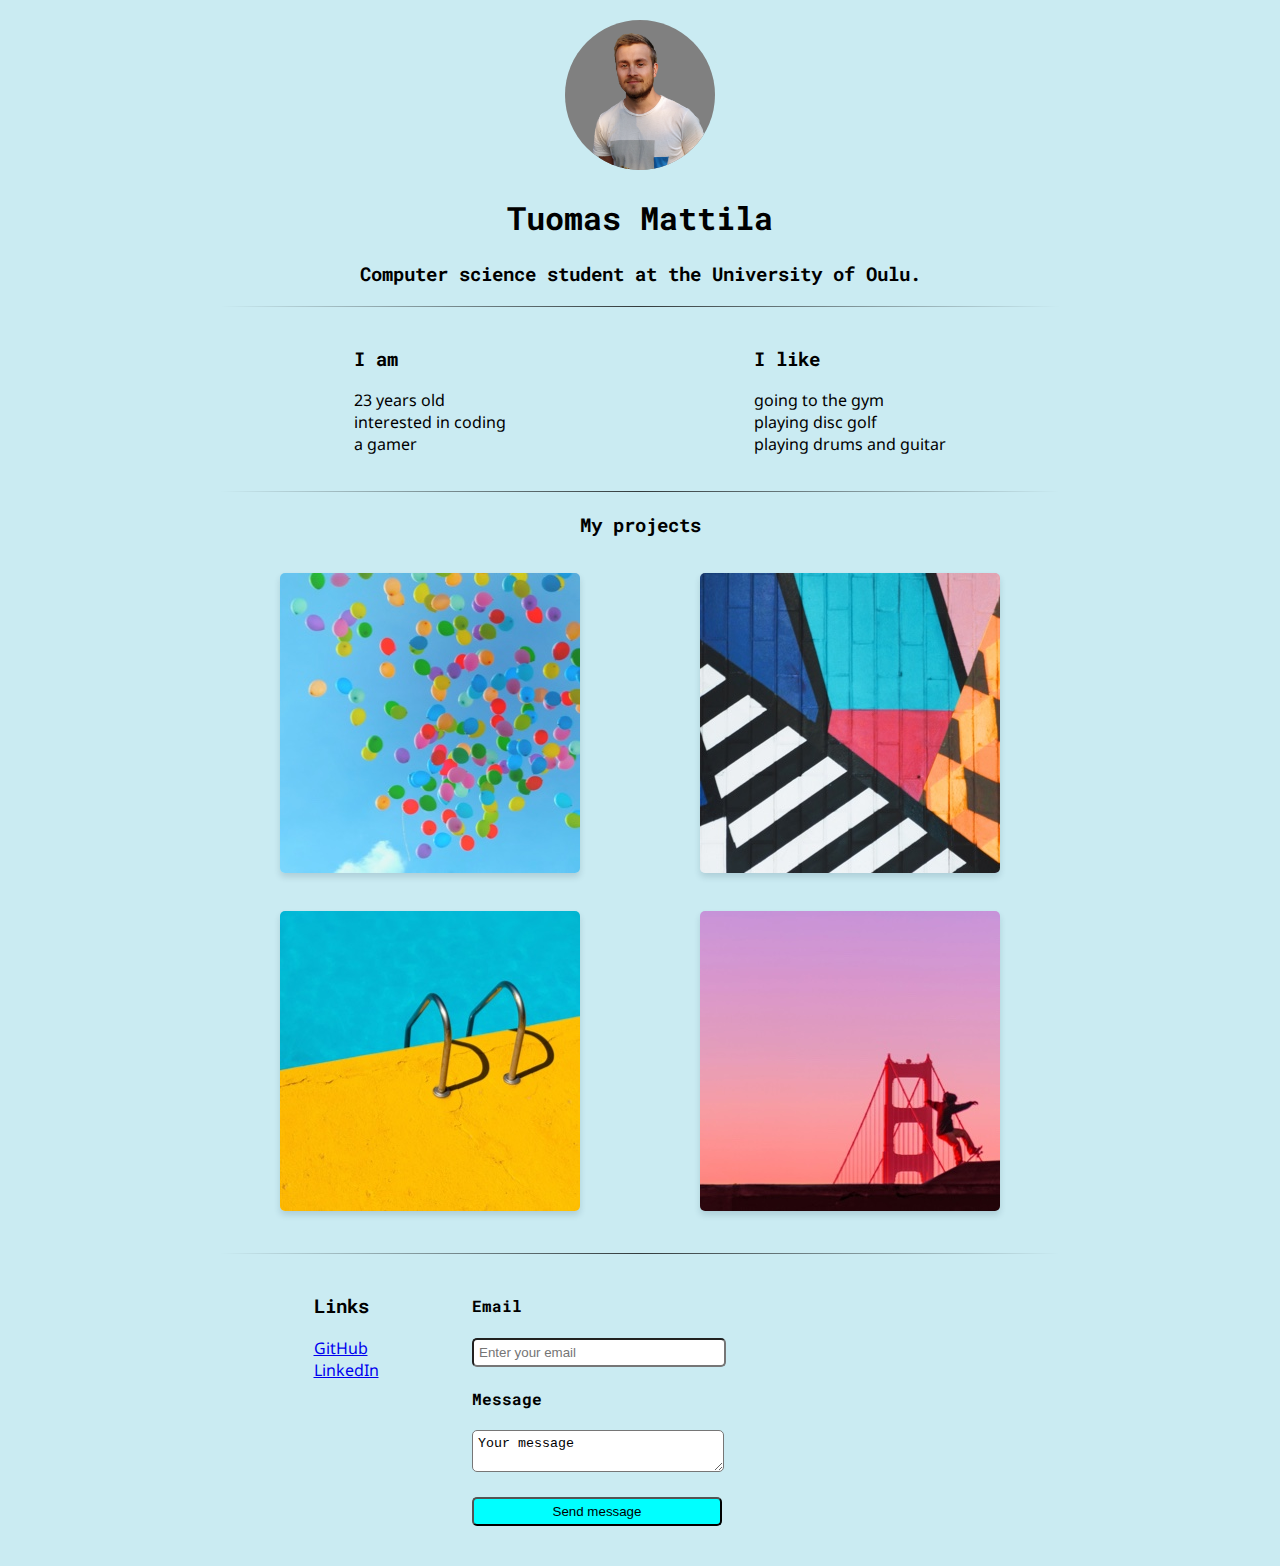
==== index.html @ 159c04de "projects div" ====
<!DOCTYPE html>
<html>
    <head>
        <title>My website</title>
        <link rel="stylesheet" href="style.css">
        <meta name="viewport" content="width=display-width, initial-scale=1">
        <link rel="stylesheet" href="https://fonts.googleapis.com/css?family=Noto+Sans|Roboto+Mono&display=swap">
    </head>
    <body>
        
        <div class="container">

            <div class="intro">
                <img class="profile-picture" src="images/Picture1.png"/>
                <h1 id="my-name">Tuomas Mattila</h1>
                <h3>Computer science student at the University of Oulu.</h3>
                <p></p>
            </div>

            <hr/>

            <div class="about-grid">
                <div class="i-am">
                    <h3>I am</h3>
                    <ul class="about-list">
                        <li class="about-list-item">23 years old</li>
                        <li class="about-list-item">interested in coding</li>
                        <li class="about-list-item">a gamer</li>
                    </ul>
                </div>
                <div class="i-like">
                    <h3>I like</h3>
                    <ul class="about-list">
                        <li class="about-list-item">going to the gym</li>
                        <li class="about-list-item">playing disc golf</li>
                        <li class="about-list-item">playing drums and guitar</li>
                    </ul>
                </div>
            </div>

            <hr/>

            <div class="projects">
                <h3 class="projects-heading">My projects</h3>
                <div class="projects-grid">
                    <div class="project-image-wrapper">
                        <img class="project-image" src="images/project-1.jpg"/>
                        <h4>Project 1</h4>
                    </div>
                    <div class="project-image-wrapper">
                        <img class="project-image" src="images/project-2.jpg"/>
                        <h4>Project 2</h4>
                    </div>
                    <div class="project-image-wrapper">
                        <img class="project-image" src="images/project-3.jpg"/>
                        <h4>Project 3</h4>
                    </div>
                    <div class="project-image-wrapper">
                        <img class="project-image" src="images/project-4.jpg"/>
                        <h4>Project 4</h4>
                    </div>
                </div>
            </div>

            <hr/>

            <div class="links-and-contact">
                <div class="links">
                    <h3>Links</h3>
                    <ul class="links-list">
                        <li>
                            <a href="https://github.com/TuomasMattila">GitHub</a>
                        </li>
                        <li>
                            <a href="https://www.linkedin.com/in/tuomasmattila98/">LinkedIn</a>
                        </li>
                    </ul>
                </div>

                <div class="email-and-message">
                    <form action="#">
                        <label for="email">
                            <h4>Email</h4>
                            <input id="email" placeholder="Enter your email">
                        </label>
                        <label for="Message">
                            <h4>Message</h4>
                            <textarea id="message">Your message</textarea>
                        </label>
                        <div class="submit-button-wrapper">
                            <input id="submit-button" type="submit" value="Send message">
                        </div>
                    </form>
                </div>
            </div>

        </div>

        <script src="script.js"></script>

    </body>
</html>
---- style.css ----
/*The whole page*/
body {
    font-family: 'Noto Sans', sans-serif;
    background: #caebf2;
}

h1, h2, h3, h4 {
    font-family: 'Roboto Mono', monospace;
}

.container {
    max-width: 840px;
    margin: 0 auto;
}

.container > div {
    margin: 20px auto;
}

hr {
    border: 0;
    height: 1px;
    background-image: linear-gradient(to right, rgba(0, 0, 0, 0), rgba(0, 0, 0, 0.75), rgba(0, 0, 0, 0));
}


/*Intro*/
.intro {
    text-align: center;
}

.profile-picture {
    border-radius: 50%;
    width: 150px;
    height: 150px;
    box-shadow: 0 4px 6 px 0 rgb(34, 60, 80, 0.16);
    transition: all ease-in-out .2s;
    background-color: gray;
}

.profile-picture:hover {
    box-shadow: 0 8px 12px 0 rgb(34, 60, 80, 0.16);
}


/*I am and I like to*/
.about-grid {
    display: grid;
    grid-template-columns: 50% 50%;
}

.i-am, .i-like {
    justify-self: center;
}

.about-list {
    list-style: none;
    padding: 0;
}

@media (max-width: 480px) {
    .about-grid {
        grid-template-columns: 100%;
        column-width: auto;
    }
    .i-am, .i-like {
        width: 195px;
        justify-self:center;
    }
}


/*My projects*/
.projects-heading {
    text-align: center;
}

.projects-grid {
    display: grid;
    grid-template-columns: 50% 50%;
}

.project-image-wrapper {
    justify-self: center;
    padding: 4%;
    position: relative;
}

.project-image {
    border-radius: 5px;
    box-shadow: 0 4px 6px 0 rgba(34, 60, 80, 0.16);
    transition: all ease-in-out .2s;
}

.project-image:hover {
    filter: brightness(.75);
    box-shadow: 0 8px 12px 0 rgba(34, 60, 80, 0.16);
}

.project-image-wrapper:hover > h4 {
    visibility: visible;
}

.project-image-wrapper > h4 {
    position: absolute;
    top: 40%; /*I do not know why these have to be 40% for me, they are 50% in the tutorial*/
    left: 40%;
    transform: translate(-50% -50%);
    color: white;
    visibility: hidden;
    z-index: 2;
    transition: all ease-in-out .2s;
}

@media (max-width: 650px) {
    .projects-grid {
        grid-template-columns: 100%;
    }
}


/*Links and contact*/
.links-and-contact {
    display: grid;
    grid-template-columns: 30% 70%;
}

.links {
    justify-self: center;
}

.links-list {
    list-style: none;
    padding: 0;
}

@media (max-width: 650px) {
    .links-and-contact {
        grid-template-columns: 100%;
    }
    .email-and-message {
        justify-self: center;
    }
}

form input, textarea {
    padding: 5px;
    border-radius: 5px;
    width: 240px;
}

form input[type="submit"] {
    width: 250px;
    background-color: aqua;
}

.submit-button-wrapper {
    margin: 20px 0;
}
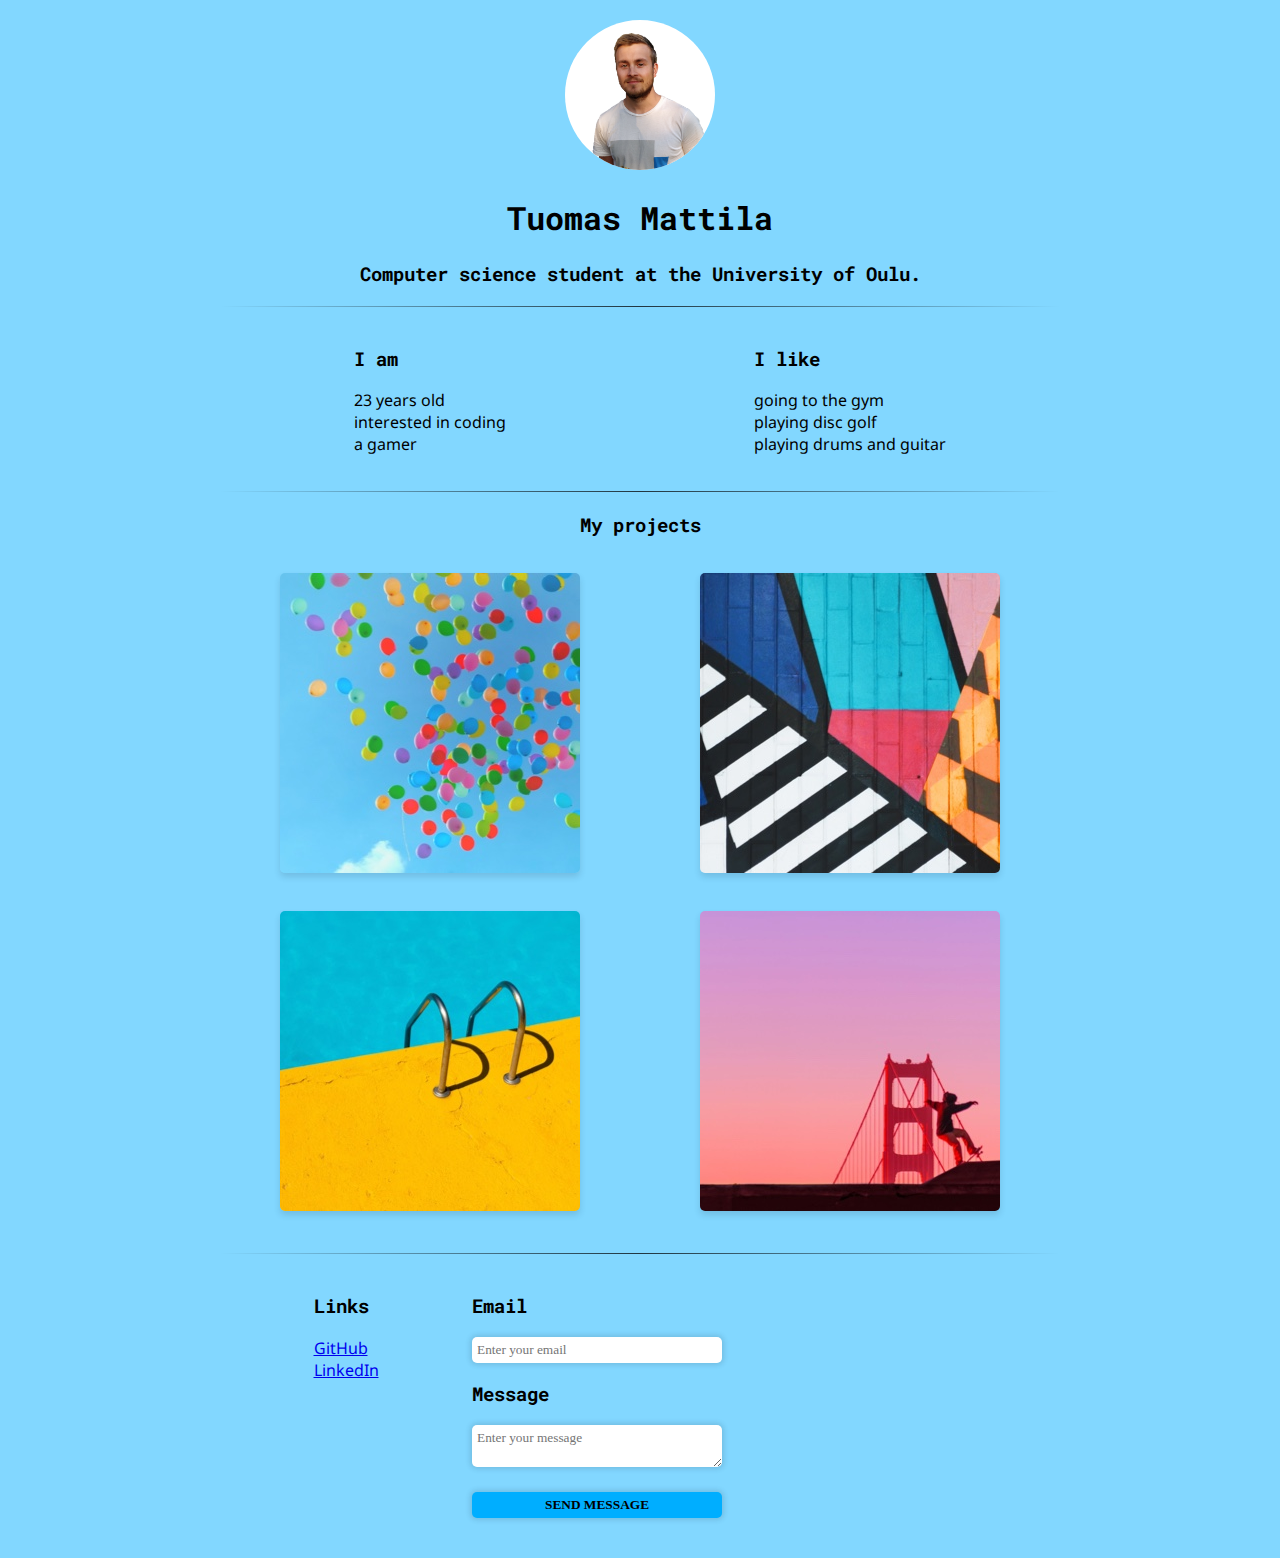
==== commit 7858cc84: "Color and style changes" ====
--- a/index.html
+++ b/index.html
@@ -80,12 +80,12 @@
                 <div class="email-and-message">
                     <form action="#">
                         <label for="email">
-                            <h4>Email</h4>
+                            <h3>Email</h3>
                             <input id="email" placeholder="Enter your email">
                         </label>
                         <label for="Message">
-                            <h4>Message</h4>
-                            <textarea id="message">Your message</textarea>
+                            <h3>Message</h3>
+                            <textarea id="message" placeholder="Enter your message"></textarea>
                         </label>
                         <div class="submit-button-wrapper">
                             <input id="submit-button" type="submit" value="Send message">
--- a/style.css
+++ b/style.css
@@ -1,7 +1,11 @@
+:root {
+    --box-shadow-clr: rgb(34, 60, 80, 0.16);
+}
+
 /*The whole page*/
 body {
     font-family: 'Noto Sans', sans-serif;
-    background: #caebf2;
+    background: #82d7ff;
 }
 
 h1, h2, h3, h4 {
@@ -33,13 +37,13 @@
     border-radius: 50%;
     width: 150px;
     height: 150px;
-    box-shadow: 0 4px 6 px 0 rgb(34, 60, 80, 0.16);
+    box-shadow: 0 4px 6 px 0 var(--box-shadow-clr);
     transition: all ease-in-out .2s;
-    background-color: gray;
+    background-color: white;
 }
 
 .profile-picture:hover {
-    box-shadow: 0 8px 12px 0 rgb(34, 60, 80, 0.16);
+    box-shadow: 0 8px 12px 0 var(--box-shadow-clr);
 }
 
 
@@ -88,13 +92,13 @@
 
 .project-image {
     border-radius: 5px;
-    box-shadow: 0 4px 6px 0 rgba(34, 60, 80, 0.16);
+    box-shadow: 0 4px 6px 0 var(--box-shadow-clr);
     transition: all ease-in-out .2s;
 }
 
 .project-image:hover {
     filter: brightness(.75);
-    box-shadow: 0 8px 12px 0 rgba(34, 60, 80, 0.16);
+    box-shadow: 0 8px 12px 0 var(--box-shadow-clr);
 }
 
 .project-image-wrapper:hover > h4 {
@@ -147,11 +151,23 @@
     padding: 5px;
     border-radius: 5px;
     width: 240px;
+    border: 0px solid black;
+    box-shadow: 0 0 5px 2px var(--box-shadow-clr);
+    font-family: none;
+    color: black;
 }
 
 form input[type="submit"] {
     width: 250px;
-    background-color: aqua;
+    background: #00aeff;
+    text-transform: uppercase;
+    font-weight: bold;
+    cursor: pointer;
+    transition: all ease-in-out .2s;;
+}
+
+form input[type="submit"]:hover {
+    filter: brightness(1.1);
 }
 
 .submit-button-wrapper {
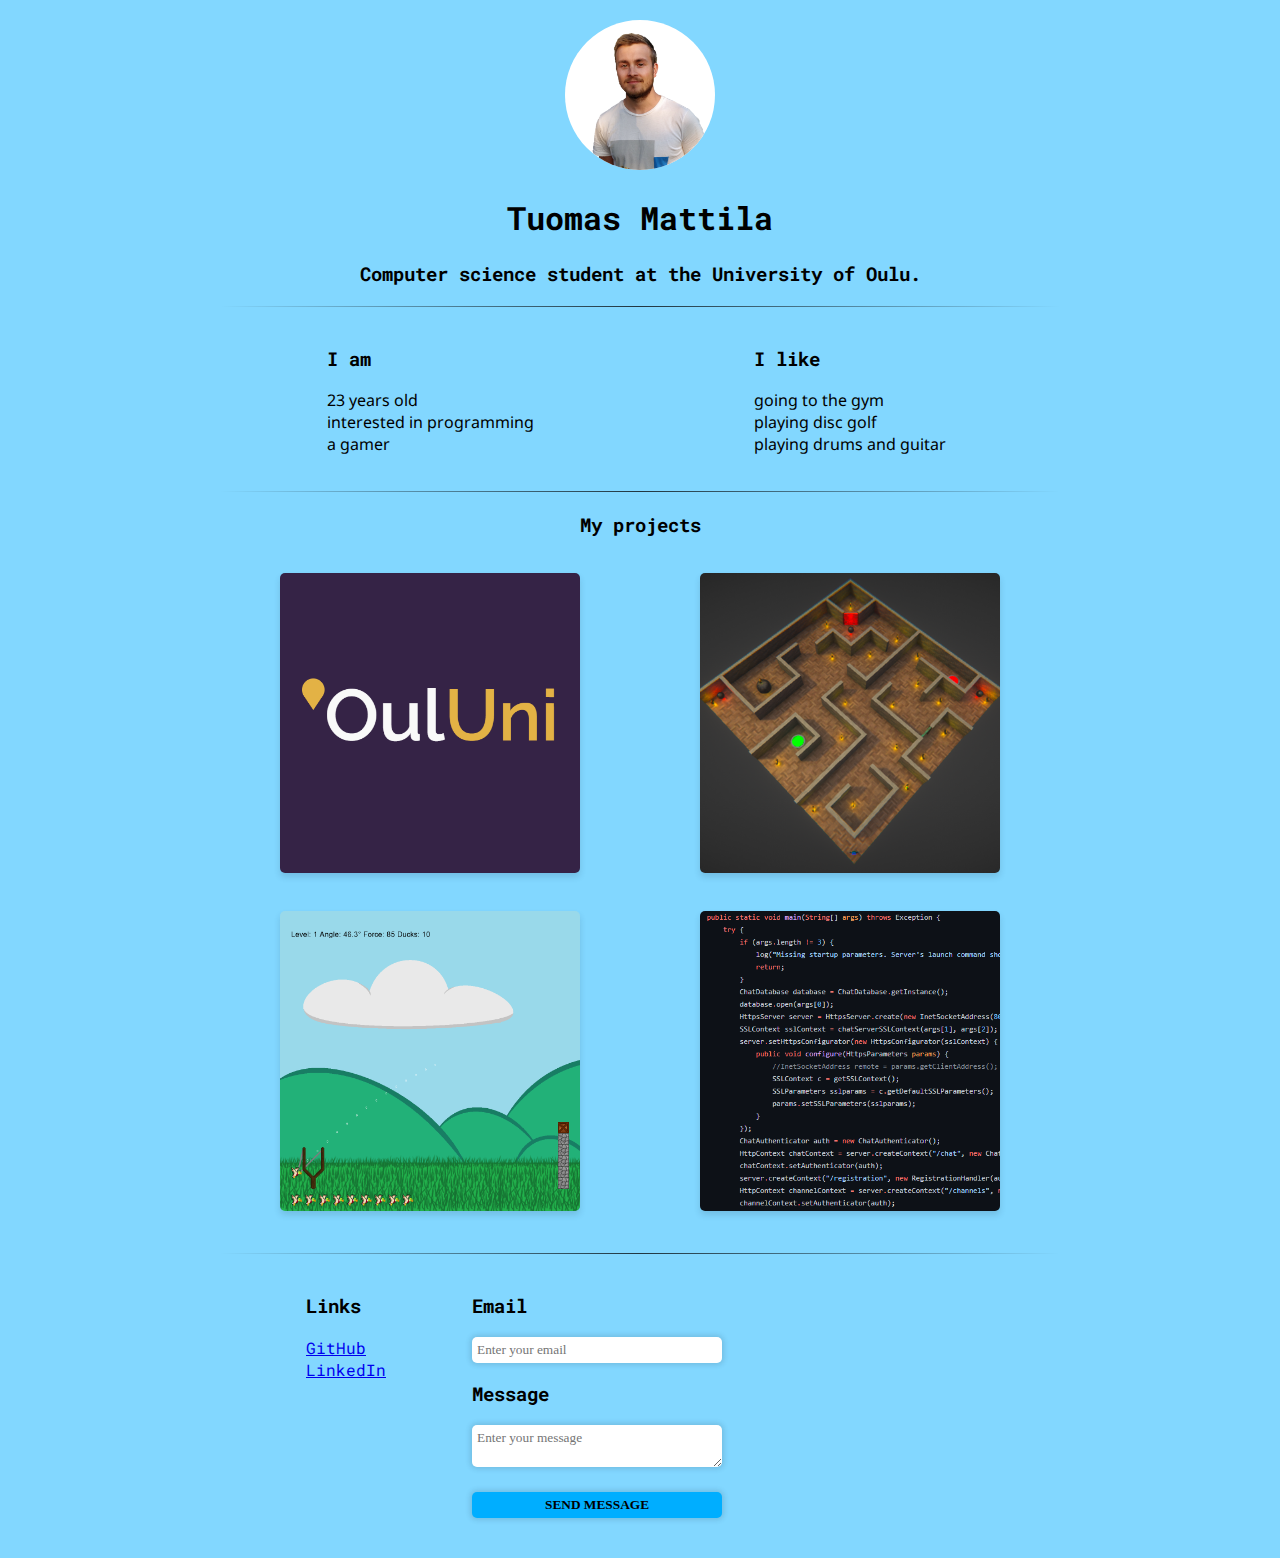
==== commit 0e76aa27: "Projects are now my actual projects, with pictures related to them" ====
--- a/index.html
+++ b/index.html
@@ -1,9 +1,9 @@
 <!DOCTYPE html>
 <html>
     <head>
-        <title>My website</title>
+        <title>Tuomas Mattila's webpage</title>
         <link rel="stylesheet" href="style.css">
-        <meta name="viewport" content="width=display-width, initial-scale=1">
+        <meta name="viewport" content="width=device-width, initial-scale=1">
         <link rel="stylesheet" href="https://fonts.googleapis.com/css?family=Noto+Sans|Roboto+Mono&display=swap">
     </head>
     <body>
@@ -24,7 +24,7 @@
                     <h3>I am</h3>
                     <ul class="about-list">
                         <li class="about-list-item">23 years old</li>
-                        <li class="about-list-item">interested in coding</li>
+                        <li class="about-list-item">interested in programming</li>
                         <li class="about-list-item">a gamer</li>
                     </ul>
                 </div>
@@ -44,20 +44,20 @@
                 <h3 class="projects-heading">My projects</h3>
                 <div class="projects-grid">
                     <div class="project-image-wrapper">
-                        <img class="project-image" src="images/project-1.jpg"/>
-                        <h4>Project 1</h4>
+                        <img class="project-image" src="images/ouluni.png"/>
+                        <a href="https://github.com/TuomasMattila/OulUni">Ouluni</a>
                     </div>
                     <div class="project-image-wrapper">
-                        <img class="project-image" src="images/project-2.jpg"/>
-                        <h4>Project 2</h4>
+                        <img class="project-image" src="images/getthecoins.png"/>
+                        <a href="https://github.com/TuomasMattila/Get-the-coins-game">Get the coins!</a>
                     </div>
                     <div class="project-image-wrapper">
-                        <img class="project-image" src="images/project-3.jpg"/>
-                        <h4>Project 3</h4>
+                        <img class="project-image" src="images/miffedducks.png"/>
+                        <a href="https://github.com/TuomasMattila/miffed-ducks">A Wee Bit Miffed Ducks</a>
                     </div>
                     <div class="project-image-wrapper">
-                        <img class="project-image" src="images/project-4.jpg"/>
-                        <h4>Project 4</h4>
+                        <img class="project-image" src="images/chatserver.png"/>
+                        <a href="https://github.com/TuomasMattila/Programming3_course_assignment">Chat server</a>
                     </div>
                 </div>
             </div>
--- a/style.css
+++ b/style.css
@@ -1,6 +1,14 @@
 :root {
     --box-shadow-clr: rgb(34, 60, 80, 0.16);
 }
+
+/* 
+This could be usefull at some point
+* {
+    margin: 0;
+    padding: 0;
+    box-sizing: border-box;
+} */
 
 /*The whole page*/
 body {
@@ -8,7 +16,7 @@
     background: #82d7ff;
 }
 
-h1, h2, h3, h4 {
+h1, h2, h3, h4, a {
     font-family: 'Roboto Mono', monospace;
 }
 
@@ -91,26 +99,33 @@
 }
 
 .project-image {
+    width: 300px;
+    height: 300px;
     border-radius: 5px;
+    object-fit: cover;
+    text-shadow: none;
     box-shadow: 0 4px 6px 0 var(--box-shadow-clr);
     transition: all ease-in-out .2s;
 }
 
 .project-image:hover {
-    filter: brightness(.75);
-    box-shadow: 0 8px 12px 0 var(--box-shadow-clr);
+    filter: brightness(.5);
+    box-shadow: 8px 8px 3px 0px var(--box-shadow-clr);
 }
 
-.project-image-wrapper:hover > h4 {
+.project-image-wrapper:hover > a {
     visibility: visible;
+    text-shadow: 1px 1px 4px black;
 }
 
-.project-image-wrapper > h4 {
+.project-image-wrapper > a {
     position: absolute;
-    top: 40%; /*I do not know why these have to be 40% for me, they are 50% in the tutorial*/
-    left: 40%;
-    transform: translate(-50% -50%);
+    top: 50%;
+    left: 50%;
+    transform: translate(-50%, -50%);
     color: white;
+    text-decoration: none;
+    font-size: 1rem;
     visibility: hidden;
     z-index: 2;
     transition: all ease-in-out .2s;
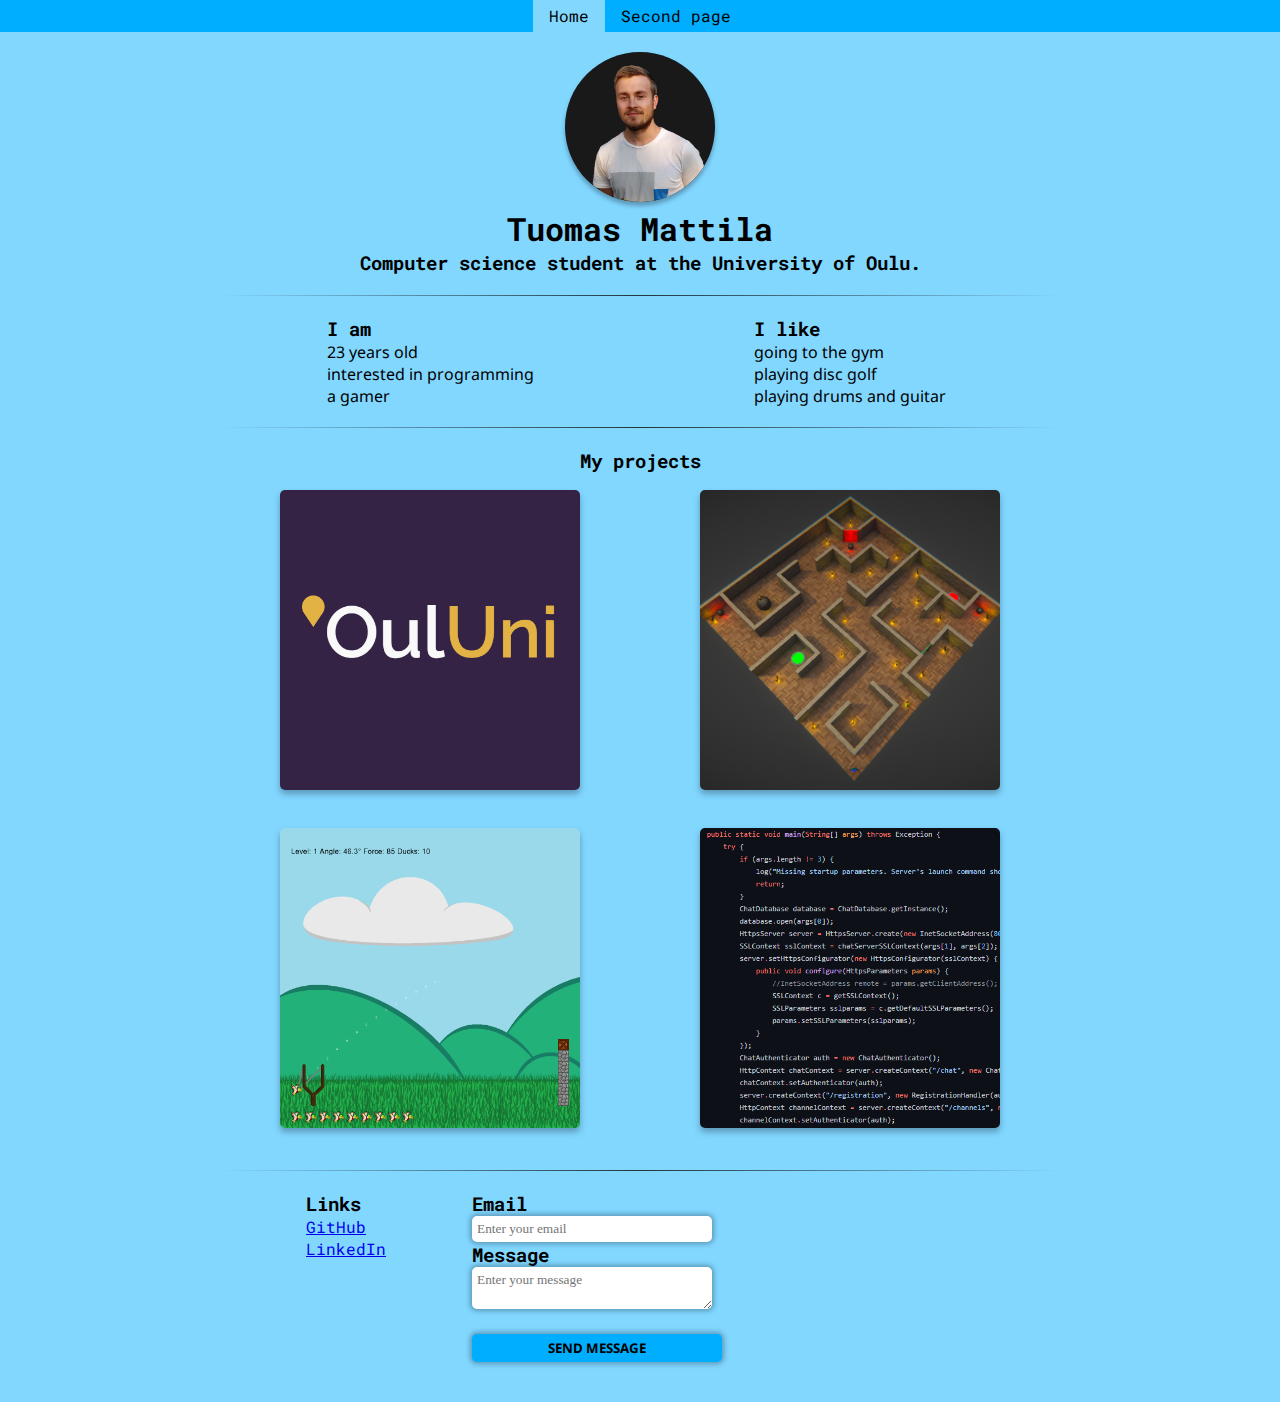
==== commit c3b29e7f: "Added a navbar" ====
--- a/index.html
+++ b/index.html
@@ -2,11 +2,20 @@
 <html>
     <head>
         <title>Tuomas Mattila's webpage</title>
-        <link rel="stylesheet" href="style.css">
         <meta name="viewport" content="width=device-width, initial-scale=1">
+        <link rel="stylesheet" href="css/style.css">
         <link rel="stylesheet" href="https://fonts.googleapis.com/css?family=Noto+Sans|Roboto+Mono&display=swap">
     </head>
     <body>
+
+        <header>
+            <nav>
+                <ul class="nav-list">
+                    <li><a class="active" href="index.html">Home</a></li>
+                    <li><a href="secondPage.html">Second page</a></li>
+                </ul>
+            </nav>
+        </header>
         
         <div class="container">
 
@@ -96,7 +105,7 @@
 
         </div>
 
-        <script src="script.js"></script>
+        <script src="js/script.js"></script>
 
     </body>
 </html>--- a/css/style.css
+++ b/css/style.css
@@ -0,0 +1,226 @@
+:root {
+    --box-shadow-clr: rgb(34, 60, 80, 0.4);
+    --background-clr: #82d7ff;
+    --dark-clr: #00aeff;
+    --dark-hower-clr: #38c0ff;
+}
+
+/*The whole page*/
+* {
+    margin: 0;
+    padding: 0;
+    box-sizing: border-box;
+}
+
+body {
+    font-family: 'Noto Sans', sans-serif;
+    background: var(--background-clr);
+}
+
+h1, h2, h3, h4, a {
+    font-family: 'Roboto Mono', monospace;
+}
+
+.container {
+    max-width: 840px;
+    margin: 0 auto;
+}
+
+.container > div {
+    margin: 20px auto;
+}
+
+hr {
+    border: 0;
+    height: 1px;
+    background-image: linear-gradient(to right, rgba(0, 0, 0, 0), rgba(0, 0, 0, 0.75), rgba(0, 0, 0, 0));
+}
+
+/*Header*/
+header {
+    background: var(--dark-clr);
+    display: flex;
+    flex-direction: column;
+    align-items: center;
+    justify-content: center;
+    overflow: hidden;
+    height: 2rem;
+}
+
+header ul {
+    list-style: none;
+}
+
+header li {
+    float: left;
+}
+
+header a {
+    text-decoration: none;
+    color: black;
+    padding: 1rem;
+}
+
+header a:not(.active):hover {
+    background-color: var(--dark-hower-clr);
+}
+
+.active {
+    background-color: var(--background-clr);
+}
+
+
+/*Intro*/
+.intro {
+    text-align: center;
+}
+
+.profile-picture {
+    border-radius: 50%;
+    width: 150px;
+    height: 150px;
+    box-shadow: 0 4px 4px 0 var(--box-shadow-clr);
+    transition: all ease-in-out .2s;
+    background-color: rgb(25, 25, 25);
+}
+
+.profile-picture:hover {
+    box-shadow: 0 8px 12px 0 var(--box-shadow-clr);
+}
+
+
+/*I am and I like to*/
+.about-grid {
+    display: grid;
+    grid-template-columns: 50% 50%;
+}
+
+.i-am, .i-like {
+    justify-self: center;
+}
+
+.about-list {
+    list-style: none;
+    padding: 0;
+}
+
+@media (max-width: 480px) {
+    .about-grid {
+        grid-template-columns: 100%;
+        column-width: auto;
+    }
+    .i-am, .i-like {
+        width: 195px;
+        justify-self:center;
+    }
+}
+
+
+/*My projects*/
+.projects-heading {
+    text-align: center;
+}
+
+.projects-grid {
+    display: grid;
+    grid-template-columns: 50% 50%;
+}
+
+.project-image-wrapper {
+    justify-self: center;
+    padding: 4%;
+    position: relative;
+}
+
+.project-image {
+    width: 300px;
+    height: 300px;
+    border-radius: 5px;
+    object-fit: cover;
+    text-shadow: none;
+    box-shadow: 0 4px 6px 0 var(--box-shadow-clr);
+    transition: all ease-in-out .2s;
+}
+
+.project-image:hover {
+    filter: brightness(.5);
+    box-shadow: 8px 8px 8px 0 var(--box-shadow-clr);
+}
+
+.project-image-wrapper:hover > a {
+    visibility: visible;
+    text-shadow: 1px 1px 4px black;
+}
+
+.project-image-wrapper > a {
+    position: absolute;
+    top: 50%;
+    left: 50%;
+    transform: translate(-50%, -50%);
+    color: white;
+    text-decoration: none;
+    font-size: 1rem;
+    visibility: hidden;
+    z-index: 2;
+    transition: all ease-in-out .2s;
+}
+
+@media (max-width: 650px) {
+    .projects-grid {
+        grid-template-columns: 100%;
+    }
+}
+
+/*TODO: FIX THE GAPS*/
+
+/*Links and contact*/
+.links-and-contact {
+    display: grid;
+    grid-template-columns: 30% 70%;
+}
+
+.links {
+    justify-self: center;
+}
+
+.links-list {
+    list-style: none;
+    padding: 0;
+}
+
+@media (max-width: 650px) {
+    .links-and-contact {
+        grid-template-columns: 100%;
+    }
+    .email-and-message {
+        justify-self: center;
+    }
+}
+
+form input, textarea {
+    padding: 5px;
+    border-radius: 5px;
+    width: 240px;
+    border: 0px solid black;
+    box-shadow: 0 0 5px 2px var(--box-shadow-clr);
+    font-family: none;
+    color: black;
+}
+
+form input[type="submit"] {
+    width: 250px;
+    background: var(--dark-clr);
+    text-transform: uppercase;
+    font-family: 'Noto Sans', sans-serif;
+    font-weight: bold;
+    cursor: pointer;
+    transition: all ease-in-out .2s;;
+}
+
+form input[type="submit"]:hover {
+    filter: brightness(1.1);
+}
+
+.submit-button-wrapper {
+    margin: 20px 0;
+}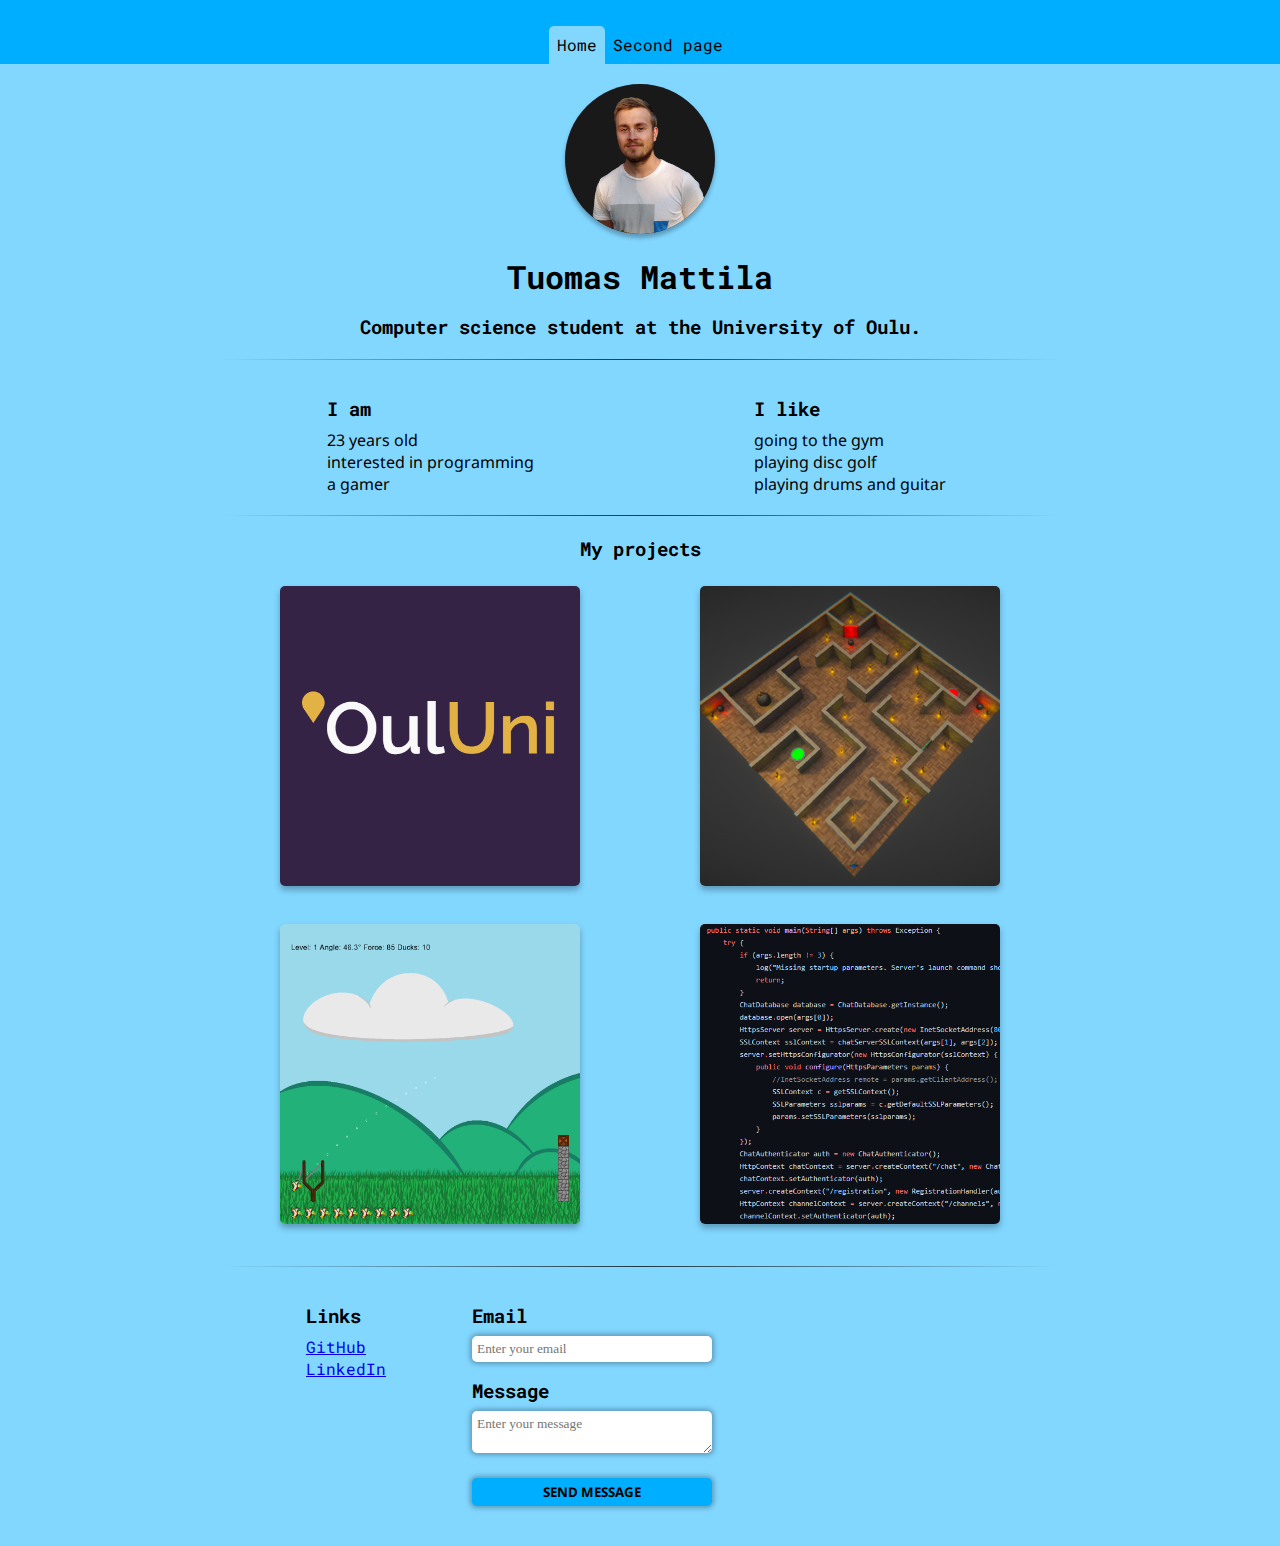
==== commit 553d44ae: "navbar is now much nicer" ====
--- a/index.html
+++ b/index.html
@@ -11,8 +11,16 @@
         <header>
             <nav>
                 <ul class="nav-list">
-                    <li><a class="active" href="index.html">Home</a></li>
-                    <li><a href="secondPage.html">Second page</a></li>
+                    <li>
+                        <div class="nav-object active">
+                            <a href="index.html">Home</a>
+                        </div>
+                    </li>
+                    <li>
+                        <div class="nav-object">
+                            <a href="secondPage.html">Second page</a>
+                        </div>
+                    </li>
                 </ul>
             </nav>
         </header>
--- a/css/style.css
+++ b/css/style.css
@@ -19,6 +19,8 @@
 
 h1, h2, h3, h4, a {
     font-family: 'Roboto Mono', monospace;
+    margin-top: 1rem;
+    margin-bottom: 0.5rem;
 }
 
 .container {
@@ -42,9 +44,9 @@
     display: flex;
     flex-direction: column;
     align-items: center;
-    justify-content: center;
+    justify-content: flex-end;
     overflow: hidden;
-    height: 2rem;
+    height: 4rem;
 }
 
 header ul {
@@ -58,16 +60,25 @@
 header a {
     text-decoration: none;
     color: black;
-    padding: 1rem;
-}
-
-header a:not(.active):hover {
+}
+
+.nav-object {
+    padding: 0.5rem;
+    border-top-left-radius: 5px;
+    border-top-right-radius: 5px;
+    background: var(--dark-background-clr);
+    transition: all 0.2s ease-in-out;
+}
+
+.nav-object:not(.active):hover {
     background-color: var(--dark-hower-clr);
 }
 
-.active {
+.nav-object.active {
     background-color: var(--background-clr);
 }
+
+
 
 
 /*Intro*/
@@ -208,7 +219,7 @@
 }
 
 form input[type="submit"] {
-    width: 250px;
+    width: 240px;
     background: var(--dark-clr);
     text-transform: uppercase;
     font-family: 'Noto Sans', sans-serif;
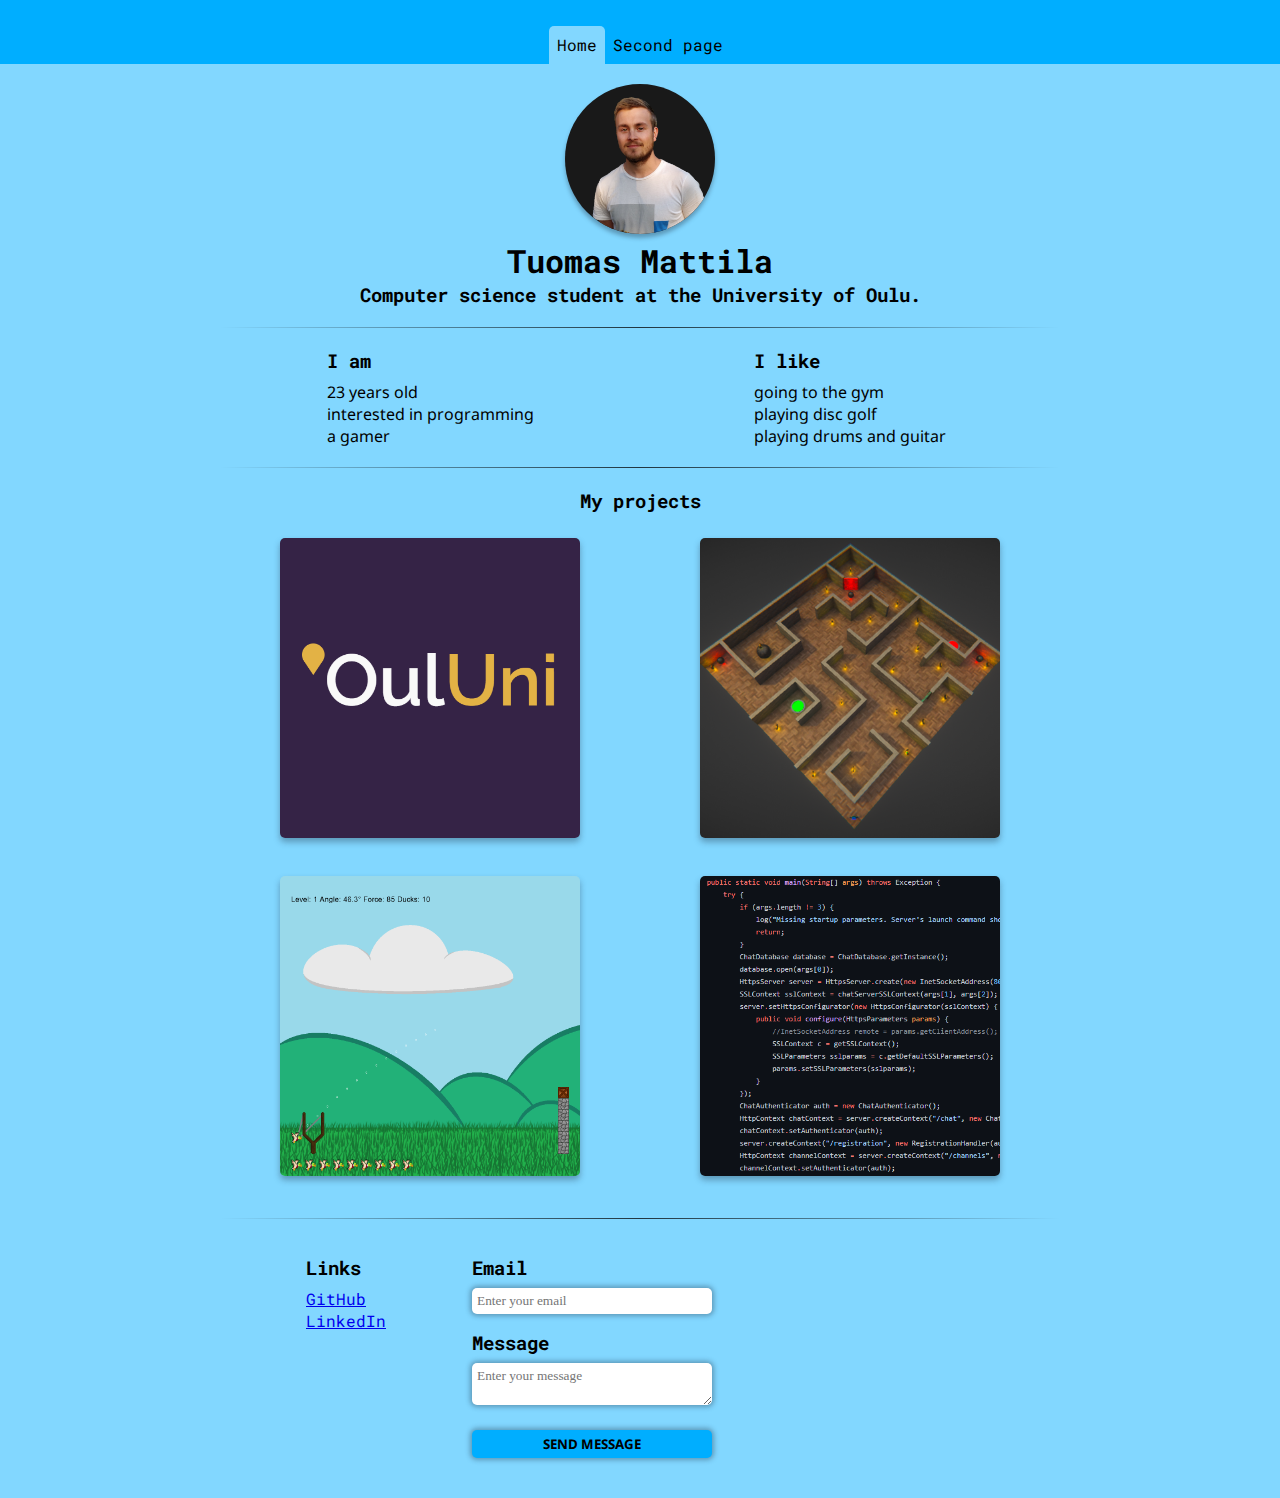
==== commit c68238b9: "small navbar changes (white on hover, sticky positioning)" ====
--- a/index.html
+++ b/index.html
@@ -8,22 +8,26 @@
     </head>
     <body>
 
+        
         <header>
-            <nav>
-                <ul class="nav-list">
-                    <li>
-                        <div class="nav-object active">
-                            <a href="index.html">Home</a>
-                        </div>
-                    </li>
-                    <li>
-                        <div class="nav-object">
-                            <a href="secondPage.html">Second page</a>
-                        </div>
-                    </li>
-                </ul>
-            </nav>
+            <div class="header-wrapper">
+                <nav>
+                    <ul class="nav-list">
+                        <li>
+                            <div class="nav-object active">
+                                <a href="index.html">Home</a>
+                            </div>
+                        </li>
+                        <li>
+                            <div class="nav-object">
+                                <a href="secondPage.html">Second page</a>
+                            </div>
+                        </li>
+                    </ul>
+                </nav>
+            </div>
         </header>
+        
         
         <div class="container">
 
--- a/css/style.css
+++ b/css/style.css
@@ -19,8 +19,6 @@
 
 h1, h2, h3, h4, a {
     font-family: 'Roboto Mono', monospace;
-    margin-top: 1rem;
-    margin-bottom: 0.5rem;
 }
 
 .container {
@@ -40,6 +38,12 @@
 
 /*Header*/
 header {
+    position: sticky;
+    top: 0;
+    z-index: 10;
+}
+
+.header-wrapper {
     background: var(--dark-clr);
     display: flex;
     flex-direction: column;
@@ -74,11 +78,17 @@
     background-color: var(--dark-hower-clr);
 }
 
+.nav-object a {
+    transition: all 0.2s ease-in-out;
+}
+
+.nav-object:not(.active):hover a {
+    color: white;
+}
+
 .nav-object.active {
     background-color: var(--background-clr);
 }
-
-
 
 
 /*Intro*/
@@ -106,6 +116,10 @@
     grid-template-columns: 50% 50%;
 }
 
+.about-grid h3 {
+    margin-bottom: 0.5rem;
+}
+
 .i-am, .i-like {
     justify-self: center;
 }
@@ -130,6 +144,7 @@
 /*My projects*/
 .projects-heading {
     text-align: center;
+    margin-bottom: 0.5rem;
 }
 
 .projects-grid {
@@ -182,8 +197,6 @@
     }
 }
 
-/*TODO: FIX THE GAPS*/
-
 /*Links and contact*/
 .links-and-contact {
     display: grid;
@@ -197,6 +210,12 @@
 .links-list {
     list-style: none;
     padding: 0;
+}
+
+.links > h3,
+.email-and-message form label h3 {
+    margin-top: 1rem;
+    margin-bottom: 0.5rem;
 }
 
 @media (max-width: 650px) {
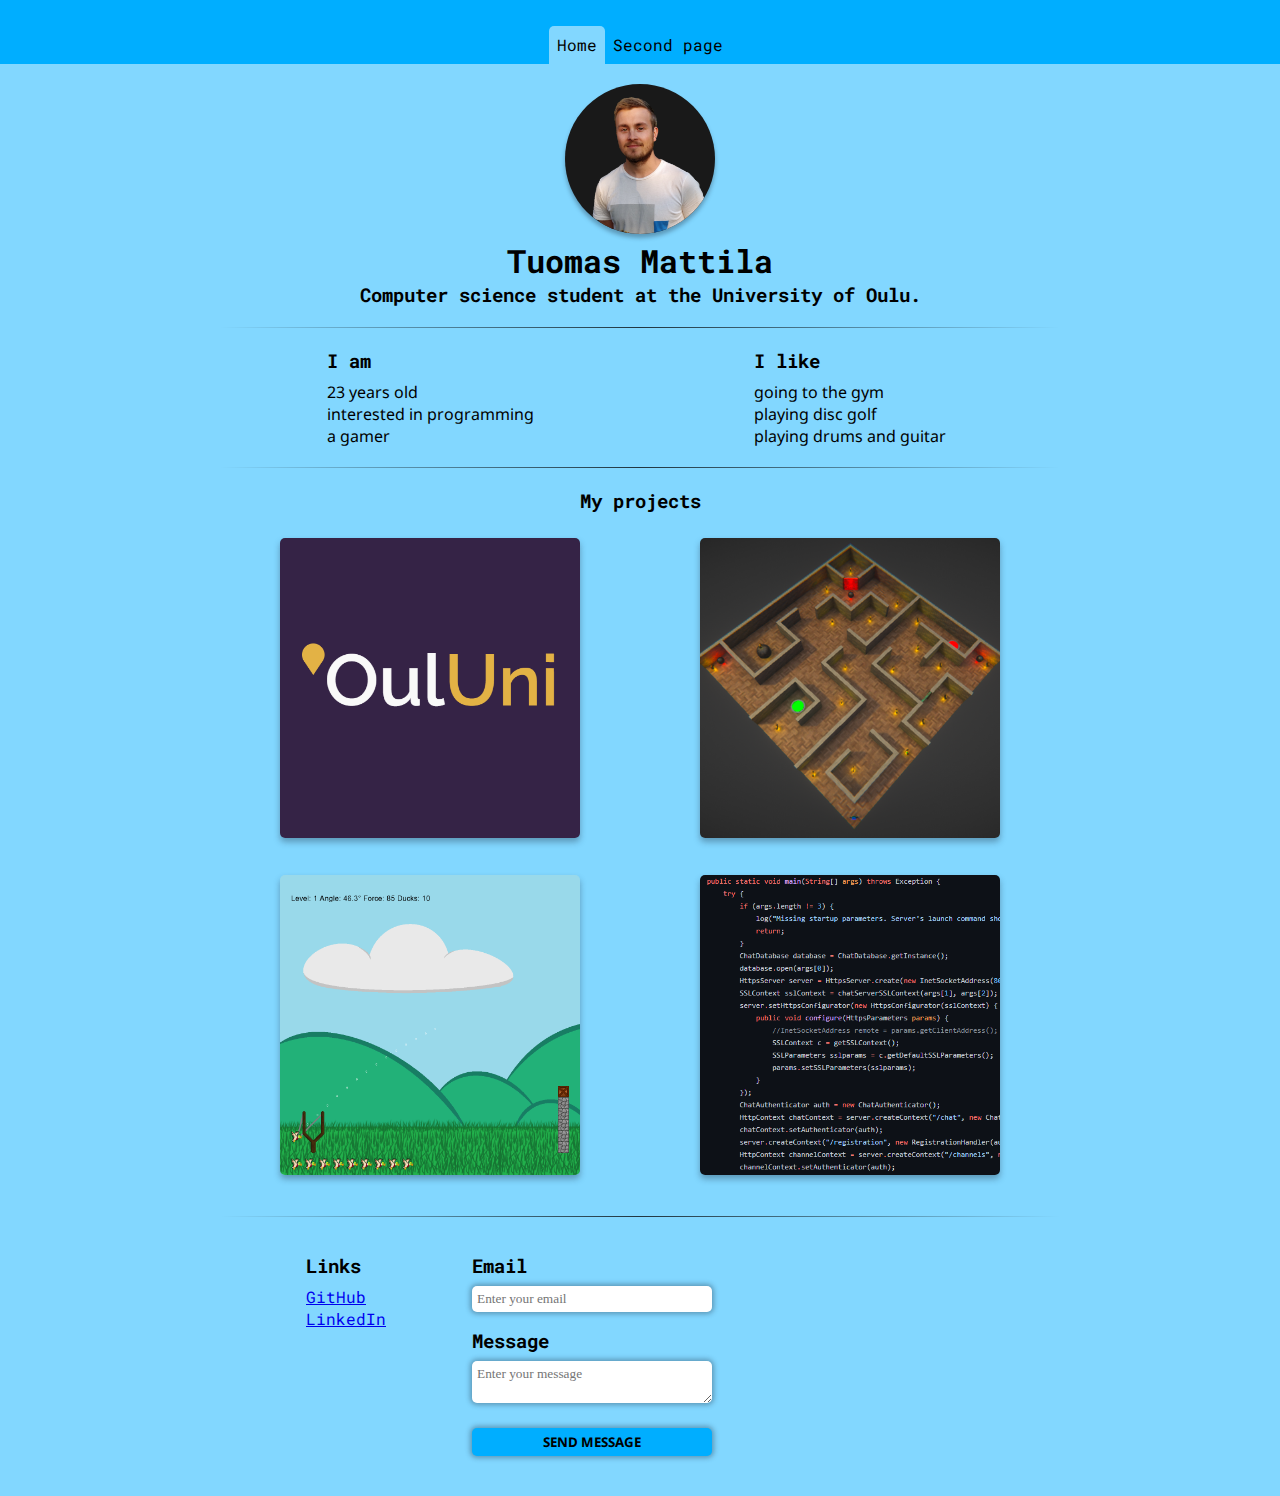
==== commit 08c4f201: "Edited project links to make them mobile compatible (hover animations only on desktop, on mobile,the" ====
--- a/index.html
+++ b/index.html
@@ -8,7 +8,6 @@
     </head>
     <body>
 
-        
         <header>
             <div class="header-wrapper">
                 <nav>
@@ -64,22 +63,22 @@
             <div class="projects">
                 <h3 class="projects-heading">My projects</h3>
                 <div class="projects-grid">
-                    <div class="project-image-wrapper">
+                    <a href="https://github.com/TuomasMattila/OulUni" class="project-image-wrapper">
+                        <p>Ouluni</p>
                         <img class="project-image" src="images/ouluni.png"/>
-                        <a href="https://github.com/TuomasMattila/OulUni">Ouluni</a>
-                    </div>
-                    <div class="project-image-wrapper">
+                    </a>
+                    <a href="https://github.com/TuomasMattila/Get-the-coins-game" class="project-image-wrapper">
+                        <p>Get the coins!</p>
                         <img class="project-image" src="images/getthecoins.png"/>
-                        <a href="https://github.com/TuomasMattila/Get-the-coins-game">Get the coins!</a>
-                    </div>
-                    <div class="project-image-wrapper">
+                    </a>
+                    <a href="https://github.com/TuomasMattila/miffed-ducks" class="project-image-wrapper">
+                        <p>A Wee Bit Miffed Ducks</p>
                         <img class="project-image" src="images/miffedducks.png"/>
-                        <a href="https://github.com/TuomasMattila/miffed-ducks">A Wee Bit Miffed Ducks</a>
-                    </div>
-                    <div class="project-image-wrapper">
+                    </a>
+                    <a href="https://github.com/TuomasMattila/Programming3_course_assignment" class="project-image-wrapper">
+                        <p>Chat Server</p>
                         <img class="project-image" src="images/chatserver.png"/>
-                        <a href="https://github.com/TuomasMattila/Programming3_course_assignment">Chat server</a>
-                    </div>
+                    </a>
                 </div>
             </div>
 
--- a/css/style.css
+++ b/css/style.css
@@ -113,6 +113,7 @@
 /*I am and I like to*/
 .about-grid {
     display: grid;
+    margin-block: 0;
     grid-template-columns: 50% 50%;
 }
 
@@ -133,10 +134,12 @@
     .about-grid {
         grid-template-columns: 100%;
         column-width: auto;
+        gap: 1rem;
     }
     .i-am, .i-like {
         width: 195px;
-        justify-self:center;
+        justify-self: center;
+        text-align: center;
     }
 }
 
@@ -168,27 +171,36 @@
     transition: all ease-in-out .2s;
 }
 
-.project-image:hover {
-    filter: brightness(.5);
-    box-shadow: 8px 8px 8px 0 var(--box-shadow-clr);
-}
-
-.project-image-wrapper:hover > a {
-    visibility: visible;
-    text-shadow: 1px 1px 4px black;
-}
-
-.project-image-wrapper > a {
+.project-image-wrapper > p {
     position: absolute;
-    top: 50%;
-    left: 50%;
-    transform: translate(-50%, -50%);
-    color: white;
+    top: 10%;
+    left: 10%;
+    background-color: var(--background-clr);
+    box-shadow: inset 0 4px 6px 0 var(--box-shadow-clr);
+    border-radius: 5px;
+    padding: 5px;
+    color: black;
     text-decoration: none;
+    white-space: nowrap;
     font-size: 1rem;
-    visibility: hidden;
+    opacity: 100%;
     z-index: 2;
     transition: all ease-in-out .2s;
+}
+
+@media (hover: hover) {
+    .project-image-wrapper > p {
+        opacity: 0%;
+    }
+
+    .project-image:hover {
+        box-shadow: 8px 8px 8px 0 var(--box-shadow-clr);
+    }
+    
+    .project-image-wrapper:hover > p {
+        box-shadow: inset 8px 8px 8px 0 var(--box-shadow-clr);;
+        opacity: 100%;
+    }
 }
 
 @media (max-width: 650px) {
